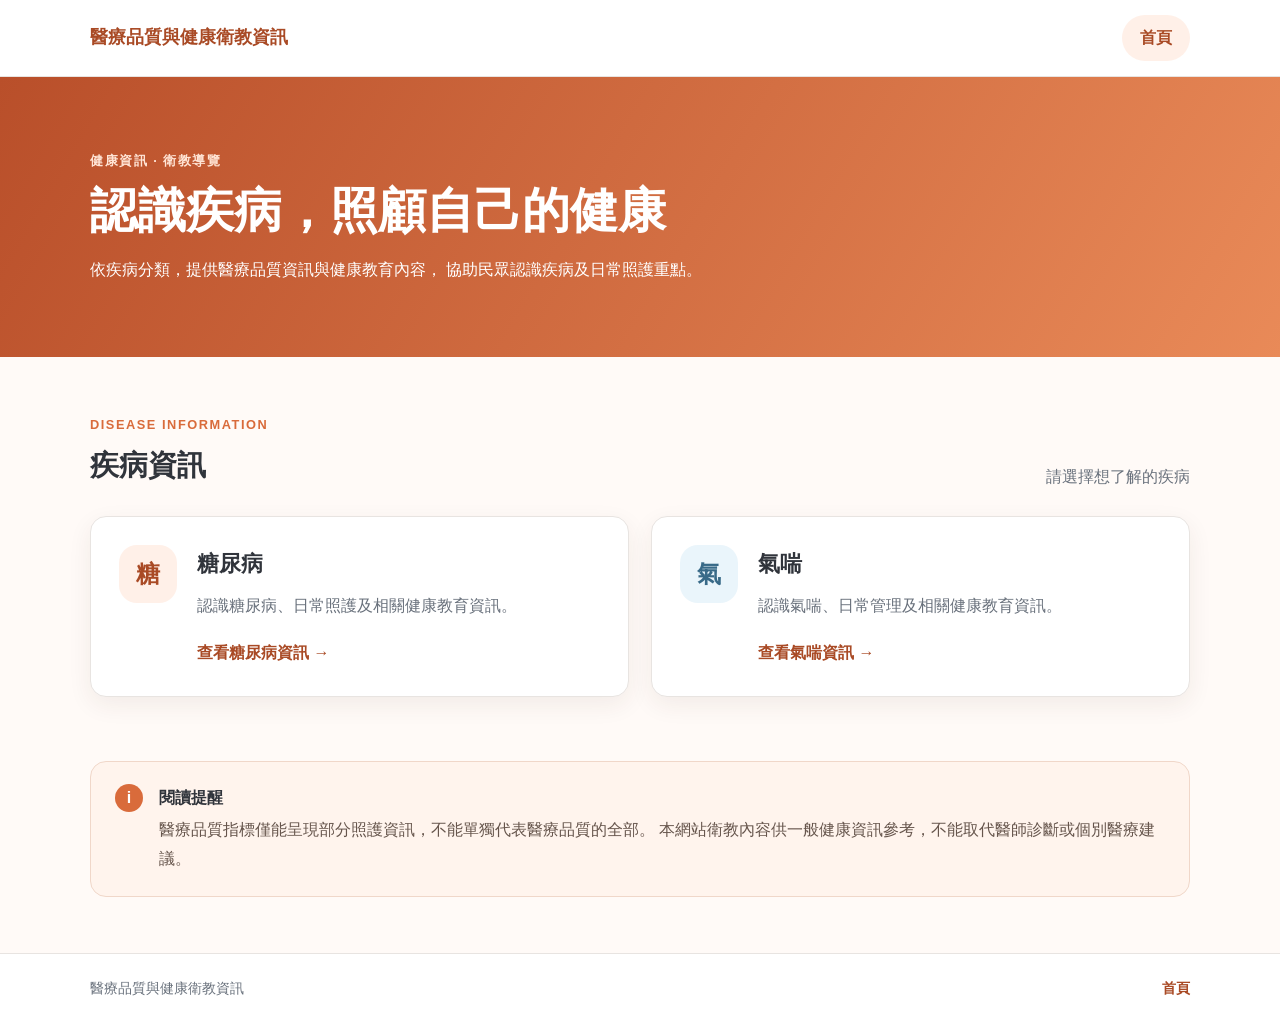
==== index.html @ c5bd2952 "Add files via upload" ====
<!DOCTYPE html>
<html lang="zh-Hant">
<head>
  <meta charset="UTF-8">
  <meta name="viewport" content="width=device-width, initial-scale=1.0">
  <title>醫療品質與健康衛教資訊</title>
  <link rel="stylesheet" href="css/style.css">
</head>
<body>
  <header class="site-header">
    <div class="header-inner">
      <a class="logo" href="index.html">醫療品質與健康衛教資訊</a>
      <nav class="main-nav" aria-label="主要導覽">
        <a class="active" href="index.html">首頁</a>
      </nav>
    </div>
  </header>

  <main>
    <section class="hero">
      <div class="container">
        <p class="eyebrow">健康資訊 · 衛教導覽</p>
        <h1>認識疾病，照顧自己的健康</h1>
        <p>
          依疾病分類，提供醫療品質資訊與健康教育內容，
          協助民眾認識疾病及日常照護重點。
        </p>
      </div>
    </section>

    <section class="container section">
      <div class="section-heading">
        <div>
          <p class="eyebrow">DISEASE INFORMATION</p>
          <h2>疾病資訊</h2>
        </div>
        <p class="section-description">請選擇想了解的疾病</p>
      </div>

      <div class="disease-grid">
        <a class="disease-card" href="docs/diabetes.html">
          <div class="disease-icon" aria-hidden="true">糖</div>
          <div class="disease-card-content">
            <h3>糖尿病</h3>
            <p>認識糖尿病、日常照護及相關健康教育資訊。</p>
            <span class="card-link">查看糖尿病資訊 <span aria-hidden="true">→</span></span>
          </div>
        </a>

        <a class="disease-card" href="docs/asthma.html">
          <div class="disease-icon asthma-icon" aria-hidden="true">氣</div>
          <div class="disease-card-content">
            <h3>氣喘</h3>
            <p>認識氣喘、日常管理及相關健康教育資訊。</p>
            <span class="card-link">查看氣喘資訊 <span aria-hidden="true">→</span></span>
          </div>
        </a>
      </div>
    </section>

    <section class="notice-section">
      <div class="container notice">
        <span class="notice-icon" aria-hidden="true">i</span>
        <div>
          <h2>閱讀提醒</h2>
          <p>
            醫療品質指標僅能呈現部分照護資訊，不能單獨代表醫療品質的全部。
            本網站衛教內容供一般健康資訊參考，不能取代醫師診斷或個別醫療建議。
          </p>
        </div>
      </div>
    </section>
  </main>

  <footer class="site-footer">
    <div class="container footer-inner">
      <p>醫療品質與健康衛教資訊</p>
      <a href="index.html">首頁</a>
    </div>
  </footer>
</body>
</html>
---- css/style.css ----
:root {
  --primary: #d96b3b;
  --primary-dark: #a94a25;
  --primary-light: #fff0e8;
  --text: #30343b;
  --muted: #69717c;
  --border: #e8e4e1;
  --background: #fffaf7;
  --white: #ffffff;
  --radius: 16px;
  --shadow: 0 8px 24px rgba(68, 42, 28, 0.07);
}

* {
  box-sizing: border-box;
}

html {
  scroll-behavior: smooth;
}

body {
  margin: 0;
  color: var(--text);
  background: var(--background);
  font-family: "Noto Sans TC", "Microsoft JhengHei", sans-serif;
  line-height: 1.8;
}

a {
  color: inherit;
  text-decoration: none;
}

.container {
  width: min(1100px, calc(100% - 40px));
  margin: 0 auto;
}

.site-header {
  background: var(--white);
  border-bottom: 1px solid var(--border);
}

.header-inner {
  width: min(1100px, calc(100% - 40px));
  min-height: 76px;
  margin: 0 auto;
  display: flex;
  align-items: center;
  justify-content: space-between;
  gap: 24px;
}

.logo {
  color: var(--primary-dark);
  font-size: 1.1rem;
  font-weight: 800;
}

.main-nav a {
  display: inline-block;
  padding: 9px 18px;
  border-radius: 999px;
  color: var(--muted);
  font-weight: 700;
}

.main-nav a:hover,
.main-nav a.active {
  color: var(--primary-dark);
  background: var(--primary-light);
}

.hero {
  padding: 72px 0;
  color: #fff;
  background: linear-gradient(120deg, #b94f2a, #e98a58);
}

.hero h1,
.disease-hero h1 {
  margin: 8px 0 14px;
  font-size: clamp(2rem, 4vw, 3rem);
  line-height: 1.3;
}

.hero p {
  max-width: 680px;
  margin: 0;
}

.eyebrow {
  margin: 0;
  color: var(--primary);
  font-size: 0.8rem;
  font-weight: 800;
  letter-spacing: 0.12em;
}

.hero .eyebrow,
.disease-hero .eyebrow {
  color: #ffe4d5;
}

.section {
  padding-top: 56px;
  padding-bottom: 64px;
}

.section-heading {
  display: flex;
  align-items: end;
  justify-content: space-between;
  gap: 24px;
  margin-bottom: 24px;
}

.section-heading h2 {
  margin: 4px 0 0;
  font-size: 1.8rem;
}

.section-description {
  margin: 0;
  color: var(--muted);
}

.disease-grid {
  display: grid;
  grid-template-columns: repeat(2, minmax(0, 1fr));
  gap: 22px;
}

.disease-card {
  display: flex;
  align-items: flex-start;
  gap: 20px;
  padding: 28px;
  border: 1px solid var(--border);
  border-radius: var(--radius);
  background: var(--white);
  box-shadow: var(--shadow);
  transition: transform 0.2s ease, border-color 0.2s ease;
}

.disease-card:hover {
  transform: translateY(-4px);
  border-color: #e7a17e;
}

.disease-icon {
  display: grid;
  flex: 0 0 58px;
  width: 58px;
  height: 58px;
  place-items: center;
  border-radius: 18px;
  color: var(--primary-dark);
  background: var(--primary-light);
  font-size: 1.5rem;
  font-weight: 800;
}

.asthma-icon {
  color: #386a88;
  background: #eaf5fb;
}

.disease-card h3 {
  margin: 0 0 8px;
  font-size: 1.35rem;
}

.disease-card p {
  margin: 0 0 18px;
  color: var(--muted);
}

.card-link {
  color: var(--primary-dark);
  font-weight: 800;
}

.notice-section {
  padding: 0 0 56px;
}

.notice {
  display: flex;
  gap: 16px;
  padding: 22px 24px;
  border: 1px solid #f0d7c9;
  border-radius: var(--radius);
  background: #fff4ed;
}

.notice-icon {
  display: grid;
  flex: 0 0 28px;
  width: 28px;
  height: 28px;
  place-items: center;
  border-radius: 50%;
  color: #fff;
  background: var(--primary);
  font-weight: 800;
}

.notice h2 {
  margin: 0 0 4px;
  font-size: 1rem;
}

.notice p {
  margin: 0;
  color: #66554c;
}

.disease-hero {
  padding: 48px 0 56px;
  color: #fff;
  background: linear-gradient(120deg, #b94f2a, #e98a58);
}

.asthma-hero {
  background: linear-gradient(120deg, #326a8b, #6da9c7);
}

.breadcrumb {
  margin: 0 0 22px;
  color: rgba(255, 255, 255, 0.85);
  font-size: 0.9rem;
}

.breadcrumb a {
  text-decoration: underline;
  text-underline-offset: 3px;
}

.disease-hero > .container > p:last-child {
  max-width: 720px;
  margin-bottom: 0;
}

.page-layout {
  display: grid;
  grid-template-columns: 220px minmax(0, 1fr);
  align-items: start;
  gap: 42px;
  padding-top: 44px;
  padding-bottom: 64px;
}

.side-nav {
  position: sticky;
  top: 24px;
  padding: 20px;
  border: 1px solid var(--border);
  border-radius: var(--radius);
  background: var(--white);
}

.side-nav h2 {
  margin: 0 0 12px;
  font-size: 1rem;
}

.side-nav a {
  display: block;
  padding: 8px 0;
  color: var(--muted);
  font-size: 0.95rem;
}

.side-nav a:hover {
  color: var(--primary-dark);
}

.content-section {
  margin-bottom: 42px;
  scroll-margin-top: 24px;
}

.content-section h2 {
  margin: 0 0 16px;
  padding-bottom: 10px;
  border-bottom: 2px solid #f1d6c8;
  font-size: 1.55rem;
}

.content-section p {
  margin: 0 0 14px;
}

.info-card,
.education-card {
  padding: 20px;
  border: 1px solid var(--border);
  border-radius: 12px;
  background: var(--white);
}

.info-card h3,
.education-card h3 {
  margin: 0 0 8px;
  font-size: 1.05rem;
}

.info-card p,
.education-card p {
  margin: 0;
  color: var(--muted);
}

.placeholder-note {
  display: inline-block;
  margin-top: 12px;
  color: #8b6b58;
  font-size: 0.9rem;
}

.education-grid {
  display: grid;
  grid-template-columns: repeat(2, minmax(0, 1fr));
  gap: 16px;
}

.check-list {
  margin: 0;
  padding-left: 1.4rem;
}

.check-list li {
  margin-bottom: 10px;
  padding-left: 4px;
}

.back-link {
  padding-top: 8px;
}

.button {
  display: inline-block;
  padding: 10px 20px;
  border-radius: 999px;
  font-weight: 700;
}

.button-secondary {
  color: var(--primary-dark);
  border: 1px solid #e5b49c;
  background: var(--white);
}

.button-secondary:hover {
  background: var(--primary-light);
}

.site-footer {
  padding: 22px 0;
  border-top: 1px solid var(--border);
  background: var(--white);
}

.footer-inner {
  display: flex;
  align-items: center;
  justify-content: space-between;
  gap: 16px;
  color: var(--muted);
  font-size: 0.9rem;
}

.footer-inner p {
  margin: 0;
}

.footer-inner a {
  color: var(--primary-dark);
  font-weight: 700;
}

@media (max-width: 760px) {
  .header-inner {
    min-height: 68px;
  }

  .logo {
    font-size: 0.95rem;
  }

  .hero {
    padding: 52px 0;
  }

  .section-heading {
    display: block;
  }

  .section-description {
    margin-top: 8px;
  }

  .disease-grid,
  .education-grid {
    grid-template-columns: 1fr;
  }

  .disease-card {
    padding: 22px;
  }

  .page-layout {
    grid-template-columns: 1fr;
    gap: 28px;
    padding-top: 28px;
  }

  .side-nav {
    position: static;
  }

  .side-nav a {
    display: inline-block;
    margin-right: 12px;
  }

  .footer-inner {
    align-items: flex-start;
    flex-direction: column;
  }
}
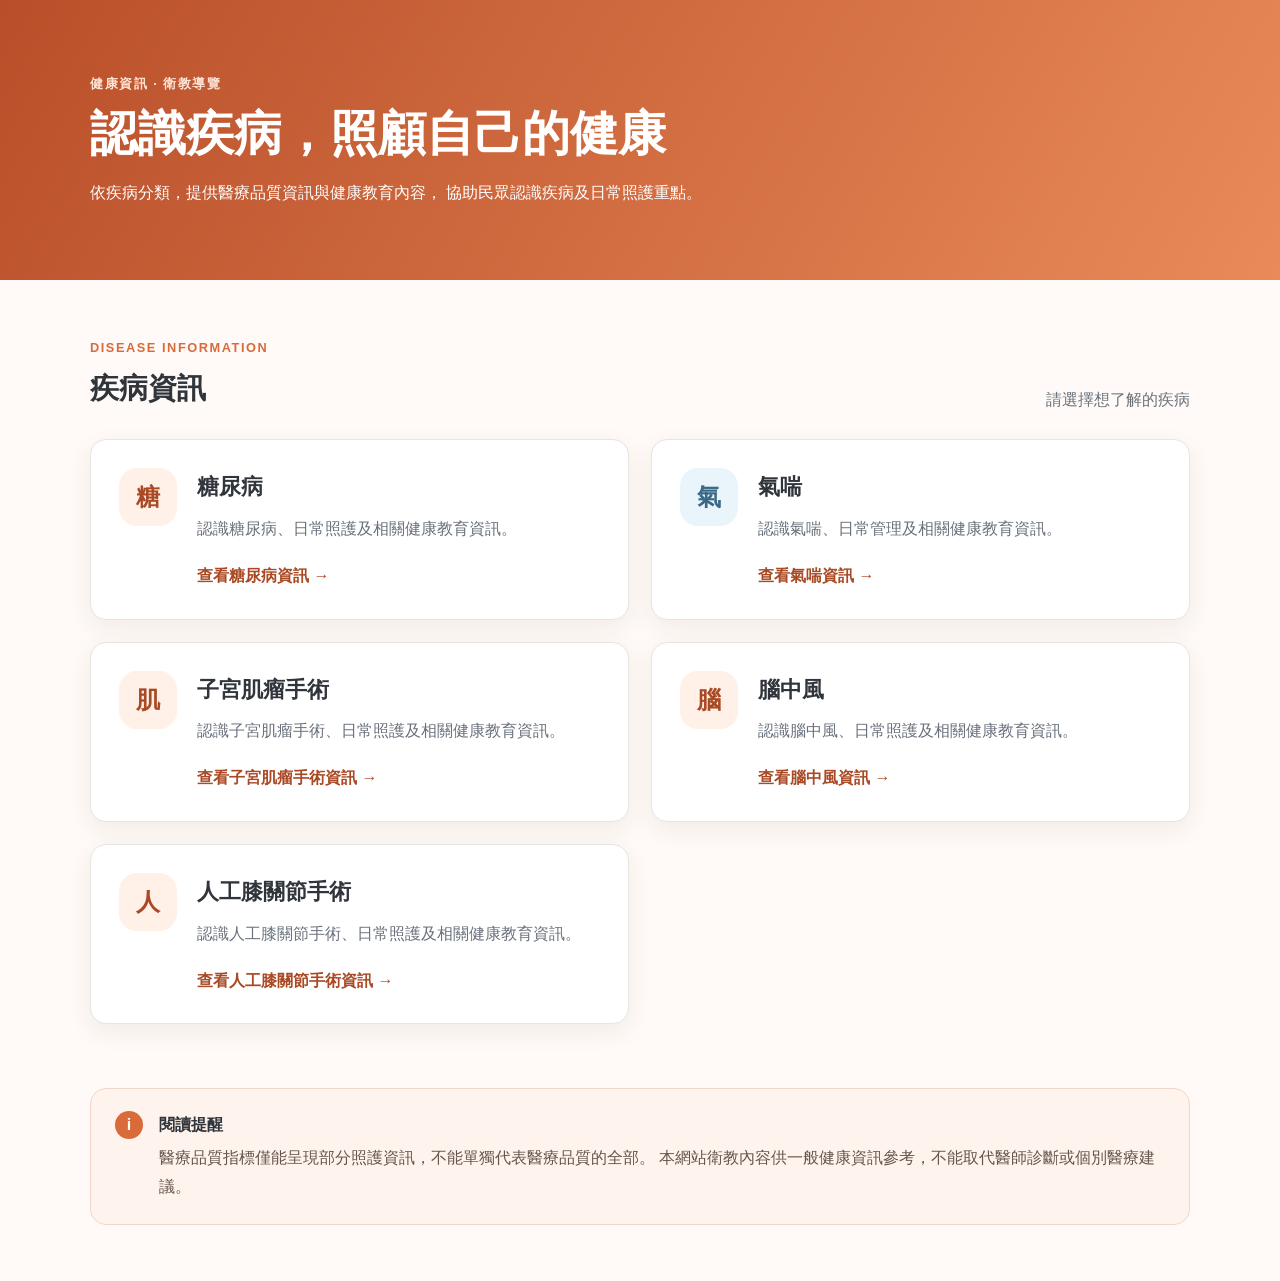
==== commit 584489ee: "Add files via upload" ====
--- a/index.html
+++ b/index.html
@@ -7,15 +7,6 @@
   <link rel="stylesheet" href="css/style.css">
 </head>
 <body>
-  <header class="site-header">
-    <div class="header-inner">
-      <a class="logo" href="index.html">醫療品質與健康衛教資訊</a>
-      <nav class="main-nav" aria-label="主要導覽">
-        <a class="active" href="index.html">首頁</a>
-      </nav>
-    </div>
-  </header>
-
   <main>
     <section class="hero">
       <div class="container">
@@ -55,6 +46,30 @@
             <span class="card-link">查看氣喘資訊 <span aria-hidden="true">→</span></span>
           </div>
         </a>
+        <a class="disease-card" href="docs/uterine_fibroids.html">
+          <div class="disease-icon" aria-hidden="true">肌</div>
+          <div class="disease-card-content">
+            <h3>子宮肌瘤手術</h3>
+            <p>認識子宮肌瘤手術、日常照護及相關健康教育資訊。</p>
+            <span class="card-link">查看子宮肌瘤手術資訊 <span aria-hidden="true">→</span></span>
+          </div>
+        </a>
+                <a class="disease-card" href="docs/stroke.html">
+          <div class="disease-icon" aria-hidden="true">腦</div>
+          <div class="disease-card-content">
+            <h3>腦中風</h3>
+            <p>認識腦中風、日常照護及相關健康教育資訊。</p>
+            <span class="card-link">查看腦中風資訊 <span aria-hidden="true">→</span></span>
+          </div>
+        </a>
+		<a class="disease-card" href="docs/diabetes.html">
+          <div class="disease-icon" aria-hidden="true">人</div>
+          <div class="disease-card-content">
+            <h3>人工膝關節手術</h3>
+            <p>認識人工膝關節手術、日常照護及相關健康教育資訊。</p>
+            <span class="card-link">查看人工膝關節手術資訊 <span aria-hidden="true">→</span></span>
+          </div>
+        </a>
       </div>
     </section>
 
@@ -71,12 +86,5 @@
       </div>
     </section>
   </main>
-
-  <footer class="site-footer">
-    <div class="container footer-inner">
-      <p>醫療品質與健康衛教資訊</p>
-      <a href="index.html">首頁</a>
-    </div>
-  </footer>
 </body>
 </html>
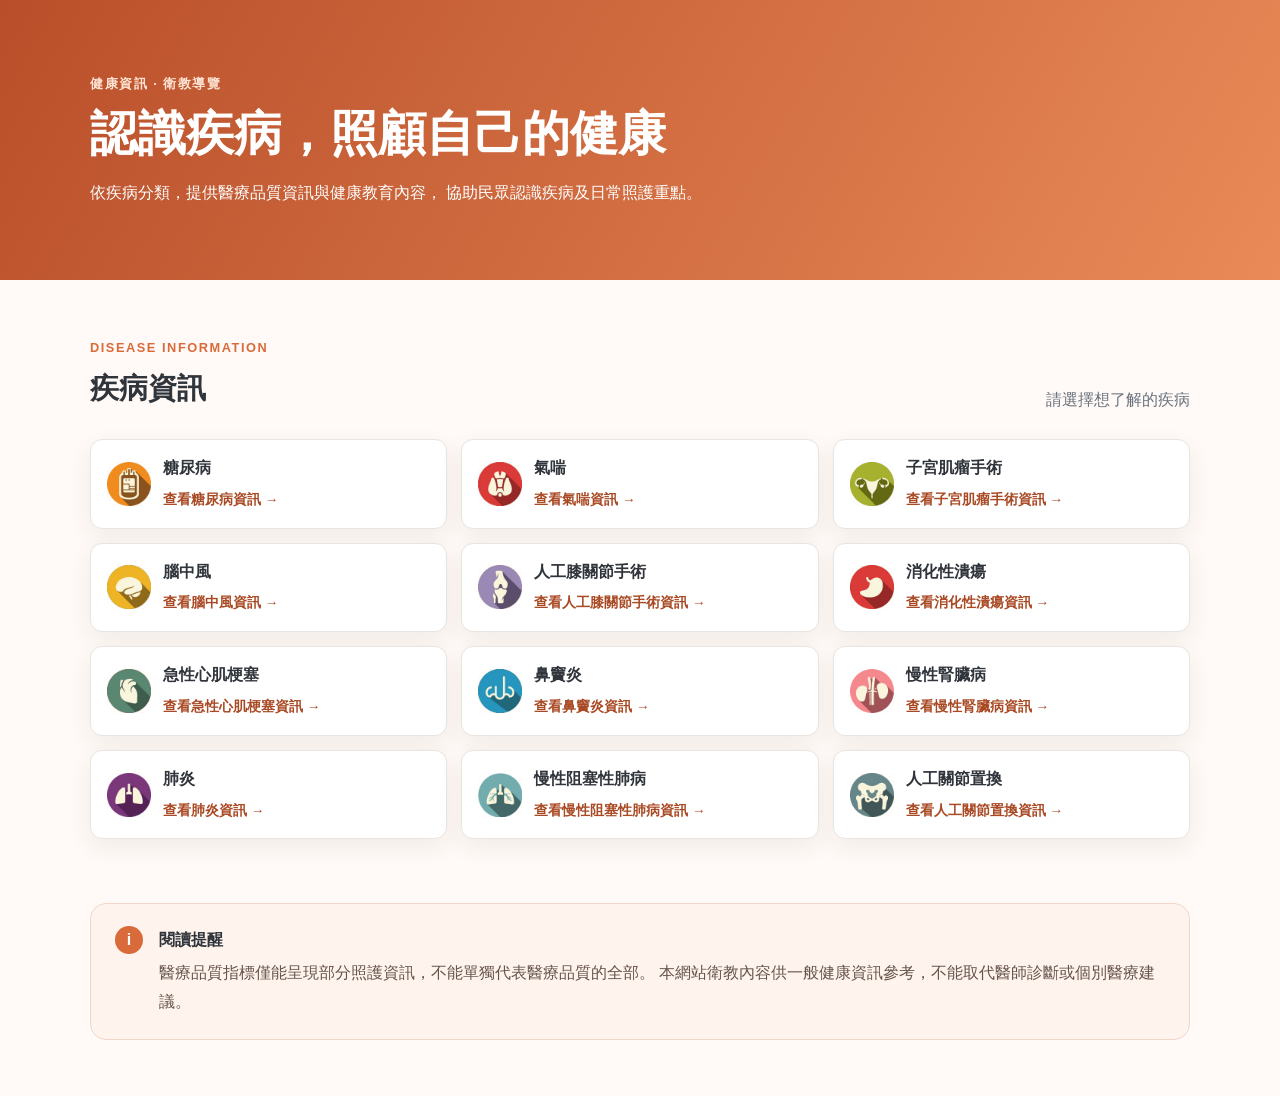
==== commit 7379d43a: "Add files via upload" ====
--- a/index.html
+++ b/index.html
@@ -30,46 +30,114 @@
 
       <div class="disease-grid">
         <a class="disease-card" href="docs/diabetes.html">
-          <div class="disease-icon" aria-hidden="true">糖</div>
+          <div class="disease-icon" aria-hidden="true">
+  		<img src="img/img1.jpg" alt="">
+	  </div>
           <div class="disease-card-content">
             <h3>糖尿病</h3>
-            <p>認識糖尿病、日常照護及相關健康教育資訊。</p>
             <span class="card-link">查看糖尿病資訊 <span aria-hidden="true">→</span></span>
           </div>
         </a>
 
         <a class="disease-card" href="docs/asthma.html">
-          <div class="disease-icon asthma-icon" aria-hidden="true">氣</div>
+          <div class="disease-icon" aria-hidden="true">
+  		<img src="img/img5.jpg" alt="">
+	  </div>
           <div class="disease-card-content">
             <h3>氣喘</h3>
-            <p>認識氣喘、日常管理及相關健康教育資訊。</p>
             <span class="card-link">查看氣喘資訊 <span aria-hidden="true">→</span></span>
           </div>
         </a>
         <a class="disease-card" href="docs/uterine_fibroids.html">
-          <div class="disease-icon" aria-hidden="true">肌</div>
+          <div class="disease-icon" aria-hidden="true">
+  		<img src="img/img3.jpg" alt="">
+	  </div>
           <div class="disease-card-content">
             <h3>子宮肌瘤手術</h3>
-            <p>認識子宮肌瘤手術、日常照護及相關健康教育資訊。</p>
             <span class="card-link">查看子宮肌瘤手術資訊 <span aria-hidden="true">→</span></span>
           </div>
         </a>
-                <a class="disease-card" href="docs/stroke.html">
-          <div class="disease-icon" aria-hidden="true">腦</div>
+        <a class="disease-card" href="docs/stroke.html">
+          <div class="disease-icon" aria-hidden="true">
+  		<img src="img/img8.jpg" alt="">
+	  </div>
           <div class="disease-card-content">
             <h3>腦中風</h3>
-            <p>認識腦中風、日常照護及相關健康教育資訊。</p>
             <span class="card-link">查看腦中風資訊 <span aria-hidden="true">→</span></span>
           </div>
         </a>
-		<a class="disease-card" href="docs/diabetes.html">
-          <div class="disease-icon" aria-hidden="true">人</div>
+	<a class="disease-card" href="docs/knee-replacement.html">
+          <div class="disease-icon" aria-hidden="true">
+  		<img src="img/img2.jpg" alt="">
+	  </div>
           <div class="disease-card-content">
             <h3>人工膝關節手術</h3>
-            <p>認識人工膝關節手術、日常照護及相關健康教育資訊。</p>
             <span class="card-link">查看人工膝關節手術資訊 <span aria-hidden="true">→</span></span>
           </div>
+	 </a>
+	<a class="disease-card" href="docs/peptic-ulcer.html">
+          <div class="disease-icon" aria-hidden="true">
+  		<img src="img/img4.jpg" alt="">
+	  </div>
+          <div class="disease-card-content">
+            <h3>消化性潰瘍</h3>
+            <span class="card-link">查看消化性潰瘍資訊 <span aria-hidden="true">→</span></span>
+          </div>
         </a>
+	<a class="disease-card" href="docs/AMI.html">
+          <div class="disease-icon" aria-hidden="true">
+  		<img src="img/img6.jpg" alt="">
+	  </div>
+          <div class="disease-card-content">
+            <h3>急性心肌梗塞</h3>
+            <span class="card-link">查看急性心肌梗塞資訊 <span aria-hidden="true">→</span></span>
+          </div>
+        </a>
+        <a class="disease-card" href="docs/sinusitis.html">
+          <div class="disease-icon" aria-hidden="true">
+  		<img src="img/img7.jpg" alt="">
+	  </div>
+          <div class="disease-card-content">
+            <h3>鼻竇炎</h3>
+            <span class="card-link">查看鼻竇炎資訊 <span aria-hidden="true">→</span></span>
+          </div>
+	 </a>
+	 <a class="disease-card" href="docs/chronic-kidney-disease.html">
+          <div class="disease-icon" aria-hidden="true">
+  		<img src="img/img9.jpg" alt="">
+	  </div>
+          <div class="disease-card-content">
+            <h3>慢性腎臟病</h3>
+            <span class="card-link">查看慢性腎臟病資訊 <span aria-hidden="true">→</span></span>
+          </div>
+	 </a>
+	 <a class="disease-card" href="docs/pneumonia.html">
+          <div class="disease-icon" aria-hidden="true">
+  		<img src="img/img11.jpg" alt="">
+	  </div>
+          <div class="disease-card-content">
+            <h3>肺炎</h3>
+            <span class="card-link">查看肺炎資訊 <span aria-hidden="true">→</span></span>
+          </div>
+	 </a>
+	 <a class="disease-card" href="docs/copd.html">
+          <div class="disease-icon" aria-hidden="true">
+  		<img src="img/img12.jpg" alt="">
+	  </div>
+          <div class="disease-card-content">
+            <h3>慢性阻塞性肺病</h3>
+            <span class="card-link">查看慢性阻塞性肺病資訊 <span aria-hidden="true">→</span></span>
+          </div>
+	 </a>
+	 <a class="disease-card" href="docs/hip-replacement.html">
+          <div class="disease-icon" aria-hidden="true">
+  		<img src="img/img10.jpg" alt="">
+	  </div>
+          <div class="disease-card-content">
+            <h3>人工關節置換</h3>
+            <span class="card-link">查看人工關節置換資訊 <span aria-hidden="true">→</span></span>
+          </div>
+	 </a>
       </div>
     </section>
 
--- a/css/style.css
+++ b/css/style.css
@@ -430,4 +430,61 @@
     align-items: flex-start;
     flex-direction: column;
   }
+}
+.disease-icon {
+  width: 56px;
+  height: 56px;
+  flex-shrink: 0;
+  overflow: hidden;
+  border-radius: 14px;
+  display: flex;
+  align-items: center;
+  justify-content: center;
+}
+
+.disease-icon img {
+  width: 100%;
+  height: 100%;
+  object-fit: cover;
+  display: block;
+  border-radius: inherit;
+}
+.disease-grid {
+  grid-template-columns: repeat(3, minmax(0, 1fr));
+  gap: 14px;
+}
+
+.disease-card {
+  align-items: center;
+  gap: 12px;
+  padding: 14px 16px;
+  border-radius: 12px;
+}
+
+.disease-icon {
+  flex: 0 0 44px;
+  width: 44px;
+  height: 44px;
+  border-radius: 12px;
+}
+
+.disease-card h3 {
+  margin: 0 0 2px;
+  font-size: 1rem;
+}
+
+.card-link {
+  font-size: 0.85rem;
+}
+
+@media (max-width: 960px) {
+  .disease-grid {
+    grid-template-columns: repeat(2, minmax(0, 1fr));
+  }
+}
+
+@media (max-width: 760px) {
+  .disease-grid {
+    grid-template-columns: 1fr;
+  }
 }
